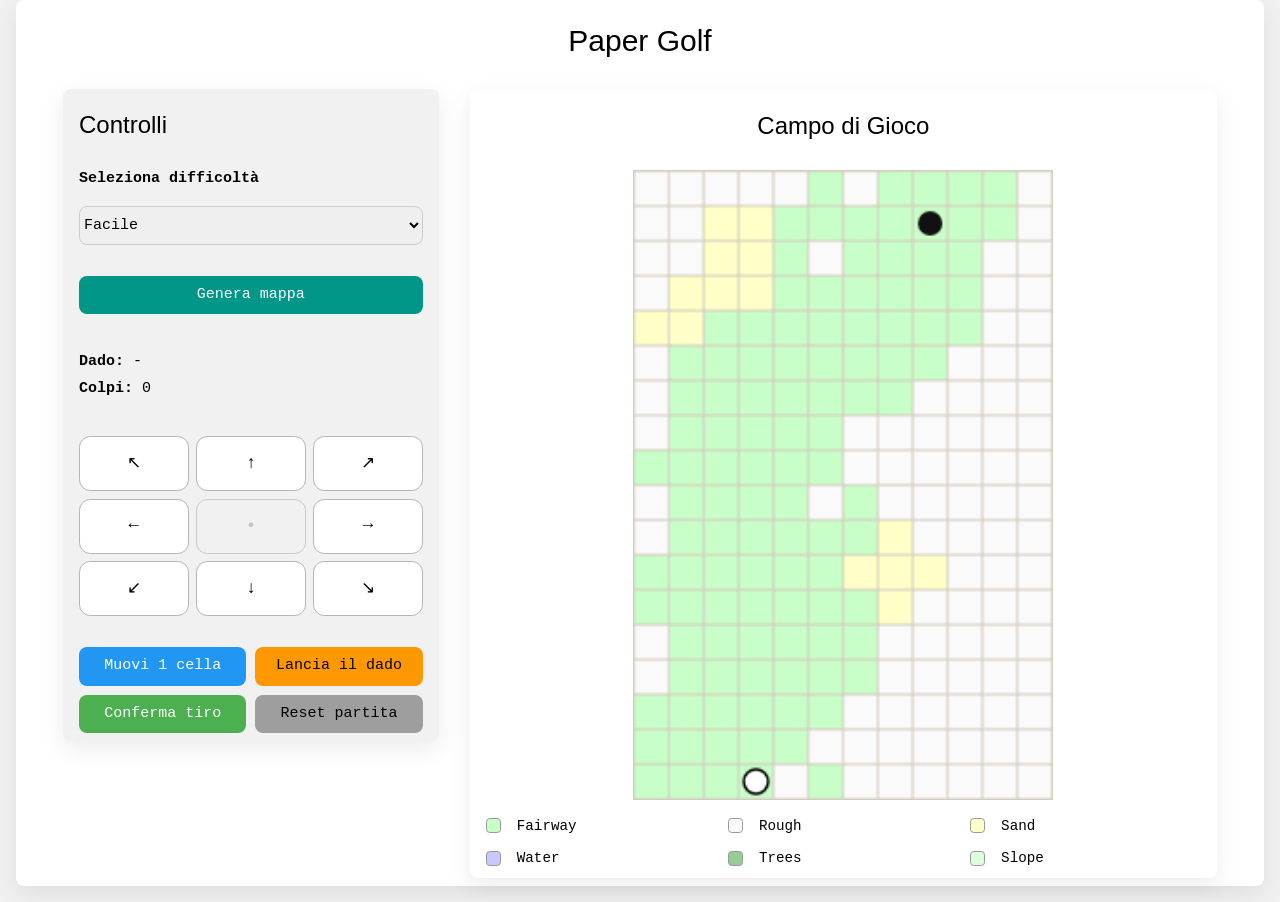
==== index.html @ 3e83f7c3 "Add files via upload" ====
<!DOCTYPE html>
<html lang="it">
<head>
    <meta charset="UTF-8">
    <meta name="viewport" content="width=device-width, initial-scale=1.0">
    <title>Paper Golf</title>
    <link rel="stylesheet" href="https://www.w3schools.com/w3css/4/w3.css">
    <link rel="stylesheet" href="style.css">
</head>
<body class="w3-light-grey">
    <div class="w3-container">
        <section class="w3-card-4 w3-white w3-round-large w3-padding w3-margin-bottom">
            <div class="w3-container w3-center w3-theme-d4 w3-round-large w3-margin-bottom">
                <h2 class="w3-text-black">Paper Golf</h2>
            </div>

            <div class="w3-row-padding game-board">
                <div class="w3-col s12 m5 l4 controls-panel">
                    <div class="w3-card-4 w3-light-grey w3-round-large w3-padding control-box">
                        <h3 class="w3-text-black">Controlli</h3>
                        <label class="w3-text-dark"><strong>Seleziona difficoltà</strong></label>
                        <select id="difficulty" class="w3-select w3-border w3-round-large">
                            <option value="easy">Facile</option>
                            <option value="medium">Medio</option>
                            <option value="hard">Difficile</option>
                        </select>
                        <button id="generateMapBtn" class="w3-button w3-teal w3-round-large w3-block w3-margin-top" onclick="generateMap()">Genera mappa</button>

                        <div class="status-box w3-margin-top">
                            <p id="rollInfo"><strong>Dado:</strong> -</p>
                            <p id="strokeInfo"><strong>Colpi:</strong> 0</p>
                        </div>

                        <div class="direction-grid w3-margin-top">
                            <button class="dir-button" data-dir="NW" onclick="handleDirection('NW')" title="Su-Sinistra">↖</button>
                            <button class="dir-button" data-dir="N" onclick="handleDirection('N')" title="Su">↑</button>
                            <button class="dir-button" data-dir="NE" onclick="handleDirection('NE')" title="Su-Destra">↗</button>
                            <button class="dir-button" data-dir="W" onclick="handleDirection('W')" title="Sinistra">←</button>
                            <button class="dir-button disabled" disabled title="Centro">•</button>
                            <button class="dir-button" data-dir="E" onclick="handleDirection('E')" title="Destra">→</button>
                            <button class="dir-button" data-dir="SW" onclick="handleDirection('SW')" title="Giu-Sinistra">↙</button>
                            <button class="dir-button" data-dir="S" onclick="handleDirection('S')" title="Giu">↓</button>
                            <button class="dir-button" data-dir="SE" onclick="handleDirection('SE')" title="Giu-Destra">↘</button>
                        </div>

                        <div class="action-grid w3-margin-top">
                            <button id="moveOneBtn" class="w3-button w3-blue w3-round-large" onclick="prepMoveOne()">Muovi 1 cella</button>
                            <button id="rollDiceBtn" class="w3-button w3-orange w3-round-large" onclick="rollDice()">Lancia il dado</button>
                            <button id="takeShotBtn" class="w3-button w3-green w3-round-large" onclick="takeShot()">Conferma tiro</button>
                            <button id="resetBtn" class="w3-button w3-grey w3-round-large" onclick="resetGame()">Reset partita</button>
                        </div>

                        
                    </div>
                </div>
                <div class="w3-col s12 m7 l8 map-panel">
                    <div class="w3-card-4 w3-white w3-round-large w3-padding canvas-box">
                        <div class="w3-container w3-center w3-theme-d4 w3-round-large w3-margin-bottom">
                            <h3 class="w3-text-black">Campo di Gioco</h3>
                        </div>
                        <canvas id="golfCanvas" onclick="handleCanvasClick(event)"></canvas>
                        <div class="legend w3-margin-top">
                            <div><span class="legend-swatch fairway"></span> Fairway</div>
                            <div><span class="legend-swatch rough"></span> Rough</div>
                            <div><span class="legend-swatch sand"></span> Sand</div>
                            <div><span class="legend-swatch water"></span> Water</div>
                            <div><span class="legend-swatch trees"></span> Trees</div>
                            <div><span class="legend-swatch slope"></span> Slope</div>
                        </div>
                    </div>
                </div>
            </div>
        </section>
    </div>

    <script src="script.js"></script>
</body>
</html>
---- style.css ----
* {
    box-sizing: border-box;
    margin: 0;
    padding: 0;
    font-family: 'Courier New', Courier, monospace;
}

body {
    background-color: #f6f6f6;
    color: #333333;
}

.w3-container {
    max-width: 1440px;
    margin: 0 auto;
}

.w3-card-4 {
    border: none;
    box-shadow: 0 8px 24px rgba(0, 0, 0, 0.08);
}

.subtitle {
    color: #333333;
    opacity: 0.85;
    margin-top: 0.25rem;
}

.game-board {
    display: flex;
    gap: 1rem;
    flex-wrap: wrap;
}

.controls-panel,
.map-panel {
    min-width: 300px;
}

.controls-panel {
    flex: 1 1 320px;
}

.map-panel {
    flex: 2 1 620px;
}

.control-box {
    display: flex;
    flex-direction: column;
    gap: 1rem;
}

.status-box p {
    margin: 0.4rem 0;
    line-height: 1.4;
}

.direction-grid {
    display: grid;
    grid-template-columns: repeat(3, 1fr);
    gap: 0.5rem;
}

.dir-button {
    padding: 0.9rem 0;
    border: 1px solid #b5b5b5;
    border-radius: 0.75rem;
    background: #ffffff;
    font-size: 1.15rem;
    cursor: pointer;
    transition: transform 0.1s ease, border-color 0.1s ease, background 0.1s ease;
}

.dir-button:hover:not(.disabled) {
    transform: scale(1.03);
    border-color: #999999;
}

.dir-button.selected {
    background: #ffeb3b;
    border-color: #f0c000;
}

.dir-button.disabled {
    background: #f1f1f1;
    cursor: not-allowed;
    opacity: 0.65;
}

.action-buttons {
    display: grid;
    gap: 0.75rem;
}

.action-grid {
    display: grid;
    grid-template-columns: repeat(2, 1fr);
    gap: 0.6rem;
}

.action-grid .w3-button {
    width: 100%;
}

#messageBox {
    min-height: 8rem;
}

canvas {
    display: block;
    width: 100%;
    max-width: 420px;
    aspect-ratio: 12 / 18;
    height: auto;
    margin: 0 auto;
    border: 1px solid #d3cbbd;
    background: #fcfaf2;
}

.legend {
    display: grid;
    grid-template-columns: repeat(3, minmax(0, 1fr));
    gap: 0.75rem;
    margin-top: 1rem;
    font-size: 0.95rem;
}

.legend-swatch {
    display: inline-block;
    width: 1rem;
    height: 1rem;
    margin-right: 0.5rem;
    vertical-align: middle;
    border: 1px solid #999;
    border-radius: 0.25rem;
}

.legend-swatch.fairway { background: rgb(200, 255, 200); }
.legend-swatch.rough { background: rgb(250, 250, 250); }
.legend-swatch.sand { background: rgb(255, 255, 200); }
.legend-swatch.water { background: rgb(200, 200, 255); }
.legend-swatch.trees { background: rgb(150, 205, 150); }
.legend-swatch.slope { background: rgb(220, 255, 220); }

@media (max-width: 900px) {
    .game-board {
        flex-direction: column;
    }

    .map-panel {
        order: -1;
    }
}

@media (max-width: 760px) {
    .w3-col {
        width: 100% !important;
    }

    .direction-grid {
        grid-template-columns: repeat(3, 1fr);
    }
}
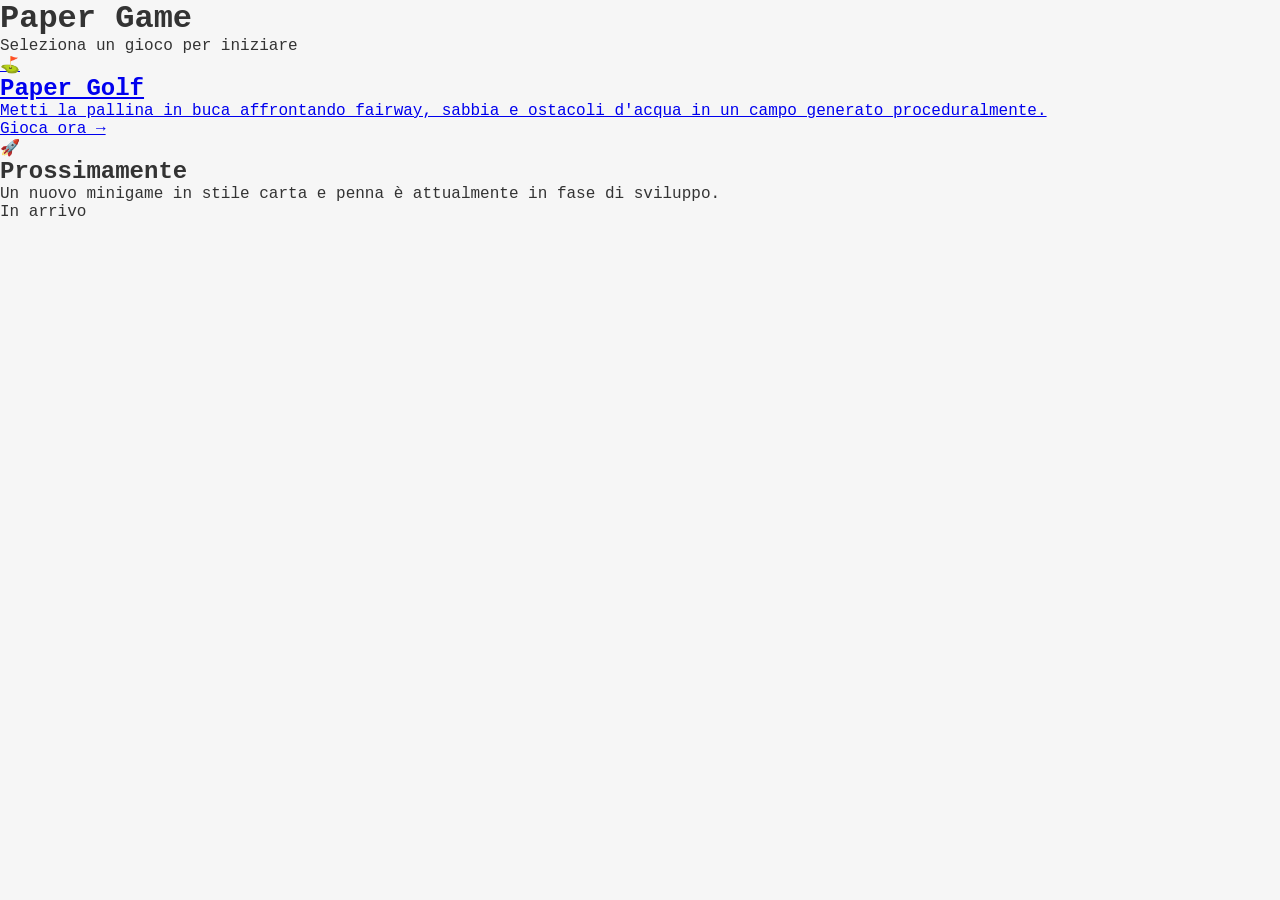
==== commit 36841d02: "Aggiunta html per menu" ====
--- a/index.html
+++ b/index.html
@@ -3,76 +3,37 @@
 <head>
     <meta charset="UTF-8">
     <meta name="viewport" content="width=device-width, initial-scale=1.0">
-    <title>Paper Golf</title>
-    <link rel="stylesheet" href="https://www.w3schools.com/w3css/4/w3.css">
+    <title>Paper Game</title>
     <link rel="stylesheet" href="style.css">
 </head>
-<body class="w3-light-grey">
-    <div class="w3-container">
-        <section class="w3-card-4 w3-white w3-round-large w3-padding w3-margin-bottom">
-            <div class="w3-container w3-center w3-theme-d4 w3-round-large w3-margin-bottom">
-                <h2 class="w3-text-black">Paper Golf</h2>
-            </div>
+<body>
+    <div class="app-container">
+        <header class="main-header">
+            <h1>Paper Game</h1>
+            <p>Seleziona un gioco per iniziare</p>
+        </header>
 
-            <div class="w3-row-padding game-board">
-                <div class="w3-col s12 m5 l4 controls-panel">
-                    <div class="w3-card-4 w3-light-grey w3-round-large w3-padding control-box">
-                        <h3 class="w3-text-black">Controlli</h3>
-                        <label class="w3-text-dark"><strong>Seleziona difficoltà</strong></label>
-                        <select id="difficulty" class="w3-select w3-border w3-round-large">
-                            <option value="easy">Facile</option>
-                            <option value="medium">Medio</option>
-                            <option value="hard">Difficile</option>
-                        </select>
-                        <button id="generateMapBtn" class="w3-button w3-teal w3-round-large w3-block w3-margin-top" onclick="generateMap()">Genera mappa</button>
+        <main class="menu-grid">
+            <!-- Card Gioco: Paper Golf -->
+            <a href="golf/index.html" class="game-card">
+                <div class="game-card-icon golf-icon">⛳</div>
+                <div class="game-card-content">
+                    <h2>Paper Golf</h2>
+                    <p>Metti la pallina in buca affrontando fairway, sabbia e ostacoli d'acqua in un campo generato proceduralmente.</p>
+                    <span class="play-badge">Gioca ora →</span>
+                </div>
+            </a>
 
-                        <div class="status-box w3-margin-top">
-                            <p id="rollInfo"><strong>Dado:</strong> -</p>
-                            <p id="strokeInfo"><strong>Colpi:</strong> 0</p>
-                        </div>
-
-                        <div class="direction-grid w3-margin-top">
-                            <button class="dir-button" data-dir="NW" onclick="handleDirection('NW')" title="Su-Sinistra">↖</button>
-                            <button class="dir-button" data-dir="N" onclick="handleDirection('N')" title="Su">↑</button>
-                            <button class="dir-button" data-dir="NE" onclick="handleDirection('NE')" title="Su-Destra">↗</button>
-                            <button class="dir-button" data-dir="W" onclick="handleDirection('W')" title="Sinistra">←</button>
-                            <button class="dir-button disabled" disabled title="Centro">•</button>
-                            <button class="dir-button" data-dir="E" onclick="handleDirection('E')" title="Destra">→</button>
-                            <button class="dir-button" data-dir="SW" onclick="handleDirection('SW')" title="Giu-Sinistra">↙</button>
-                            <button class="dir-button" data-dir="S" onclick="handleDirection('S')" title="Giu">↓</button>
-                            <button class="dir-button" data-dir="SE" onclick="handleDirection('SE')" title="Giu-Destra">↘</button>
-                        </div>
-
-                        <div class="action-grid w3-margin-top">
-                            <button id="moveOneBtn" class="w3-button w3-blue w3-round-large" onclick="prepMoveOne()">Muovi 1 cella</button>
-                            <button id="rollDiceBtn" class="w3-button w3-orange w3-round-large" onclick="rollDice()">Lancia il dado</button>
-                            <button id="takeShotBtn" class="w3-button w3-green w3-round-large" onclick="takeShot()">Conferma tiro</button>
-                            <button id="resetBtn" class="w3-button w3-grey w3-round-large" onclick="resetGame()">Reset partita</button>
-                        </div>
-
-                        
-                    </div>
-                </div>
-                <div class="w3-col s12 m7 l8 map-panel">
-                    <div class="w3-card-4 w3-white w3-round-large w3-padding canvas-box">
-                        <div class="w3-container w3-center w3-theme-d4 w3-round-large w3-margin-bottom">
-                            <h3 class="w3-text-black">Campo di Gioco</h3>
-                        </div>
-                        <canvas id="golfCanvas" onclick="handleCanvasClick(event)"></canvas>
-                        <div class="legend w3-margin-top">
-                            <div><span class="legend-swatch fairway"></span> Fairway</div>
-                            <div><span class="legend-swatch rough"></span> Rough</div>
-                            <div><span class="legend-swatch sand"></span> Sand</div>
-                            <div><span class="legend-swatch water"></span> Water</div>
-                            <div><span class="legend-swatch trees"></span> Trees</div>
-                            <div><span class="legend-swatch slope"></span> Slope</div>
-                        </div>
-                    </div>
+            <!-- Esempio di slot per un futuro gioco -->
+            <div class="game-card coming-soon">
+                <div class="game-card-icon">🚀</div>
+                <div class="game-card-content">
+                    <h2>Prossimamente</h2>
+                    <p>Un nuovo minigame in stile carta e penna è attualmente in fase di sviluppo.</p>
+                    <span class="play-badge muted">In arrivo</span>
                 </div>
             </div>
-        </section>
+        </main>
     </div>
-
-    <script src="script.js"></script>
 </body>
 </html>
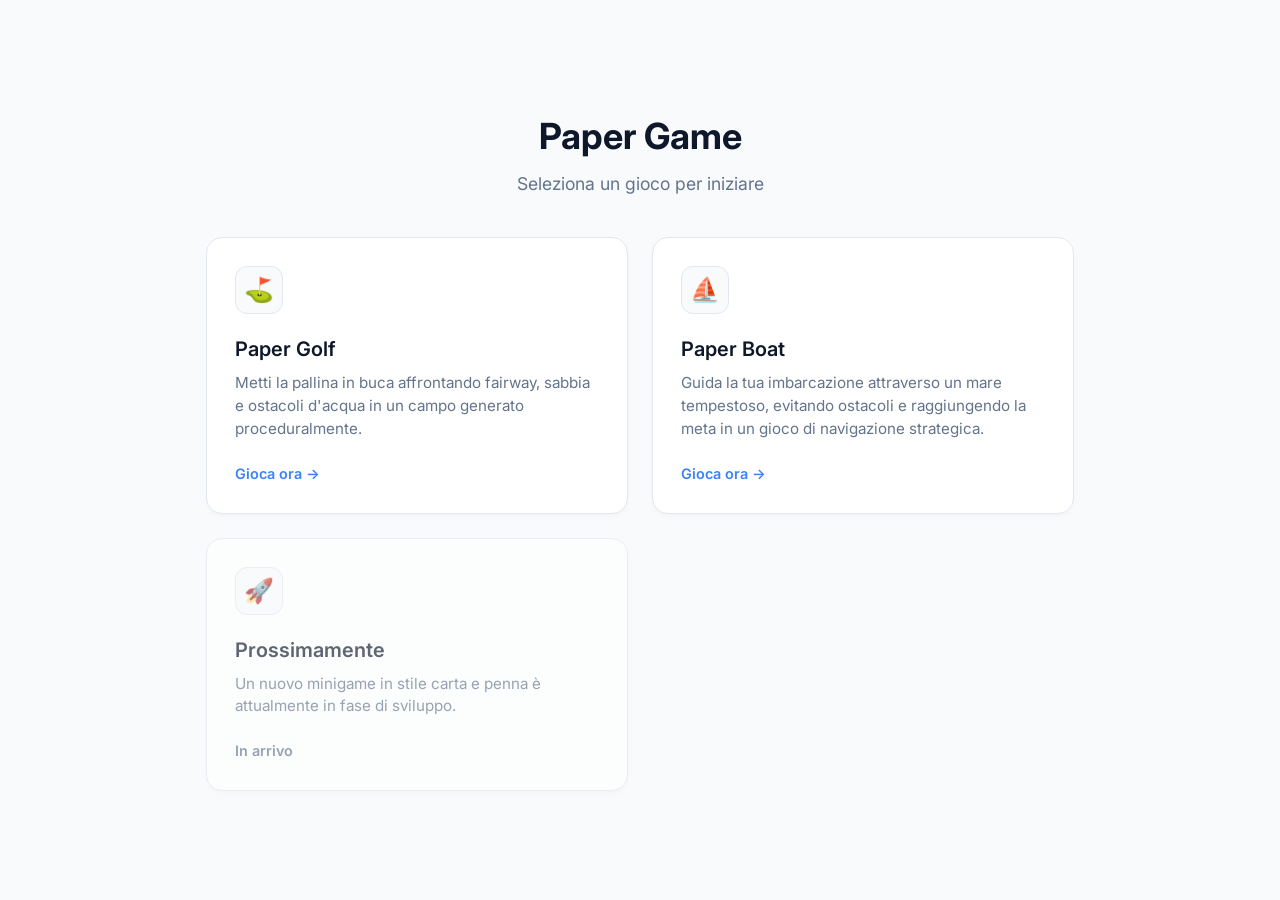
==== commit 79c125f5: "Rimozione deploy e aggiornemnto menù principale" ====
--- a/index.html
+++ b/index.html
@@ -24,6 +24,17 @@
                 </div>
             </a>
 
+
+            <!-- Card Gioco: Paper Boat -->
+            <a href="boat/index.html" class="game-card">
+                <div class="game-card-icon boat-icon">⛵</div>
+                <div class="game-card-content">
+                    <h2>Paper Boat</h2>
+                    <p>Guida la tua imbarcazione attraverso un mare tempestoso, evitando ostacoli e raggiungendo la meta in un gioco di navigazione strategica.</p>
+                    <span class="play-badge">Gioca ora →</span>
+                </div>
+            </a>
+
             <!-- Esempio di slot per un futuro gioco -->
             <div class="game-card coming-soon">
                 <div class="game-card-icon">🚀</div>
--- a/style.css
+++ b/style.css
@@ -1,164 +1,132 @@
+@import url('https://fonts.googleapis.com/css2?family=Inter:wght@400;500;600;700&display=swap');
+
+:root {
+    --bg-page: #f8fafc;
+    --bg-panel: #ffffff;
+    --text-main: #0f172a;
+    --text-muted: #64748b;
+    --border-color: #e2e8f0;
+    
+    --btn-primary: #0f172a;
+    --btn-blue: #3b82f6;
+}
+
 * {
     box-sizing: border-box;
     margin: 0;
     padding: 0;
-    font-family: 'Courier New', Courier, monospace;
+    font-family: 'Inter', system-ui, -apple-system, sans-serif;
 }
 
 body {
-    background-color: #f6f6f6;
-    color: #333333;
+    background-color: var(--bg-page);
+    color: var(--text-main);
+    line-height: 1.5;
+    min-height: 100vh;
+    display: flex;
+    justify-content: center;
+    align-items: center;
 }
 
-.w3-container {
-    max-width: 1440px;
-    margin: 0 auto;
+.app-container {
+    width: 100%;
+    max-width: 900px;
+    padding: 2rem 1rem;
 }
 
-.w3-card-4 {
-    border: none;
-    box-shadow: 0 8px 24px rgba(0, 0, 0, 0.08);
+.main-header {
+    text-align: center;
+    margin-bottom: 2.5rem;
 }
 
-.subtitle {
-    color: #333333;
-    opacity: 0.85;
-    margin-top: 0.25rem;
+.main-header h1 {
+    font-size: 2.25rem;
+    font-weight: 700;
+    color: var(--text-main);
+    margin-bottom: 0.5rem;
 }
 
-.game-board {
-    display: flex;
-    gap: 1rem;
-    flex-wrap: wrap;
+.main-header p {
+    color: var(--text-muted);
+    font-size: 1.1rem;
 }
 
-.controls-panel,
-.map-panel {
-    min-width: 300px;
+/* Griglia dei giochi */
+.menu-grid {
+    display: grid;
+    grid-template-columns: repeat(auto-fit, minmax(280px, 1fr));
+    gap: 1.5rem;
 }
 
-.controls-panel {
-    flex: 1 1 320px;
+/* Card del singolo gioco */
+.game-card {
+    background: var(--bg-panel);
+    border: 1px solid var(--border-color);
+    border-radius: 1rem;
+    padding: 1.75rem;
+    text-decoration: none;
+    color: inherit;
+    display: flex;
+    flex-direction: column;
+    gap: 1.25rem;
+    box-shadow: 0 4px 6px -1px rgba(0, 0, 0, 0.02), 0 2px 4px -1px rgba(0, 0, 0, 0.02);
+    transition: transform 0.2s ease, box-shadow 0.2s ease, border-color 0.2s ease;
 }
 
-.map-panel {
-    flex: 2 1 620px;
+.game-card:hover {
+    transform: translateY(-4px);
+    box-shadow: 0 12px 20px -3px rgba(0, 0, 0, 0.08);
+    border-color: var(--btn-blue);
 }
 
-.control-box {
-    display: flex;
-    flex-direction: column;
-    gap: 1rem;
+.game-card.coming-soon {
+    opacity: 0.65;
+    cursor: default;
 }
 
-.status-box p {
-    margin: 0.4rem 0;
-    line-height: 1.4;
+.game-card.coming-soon:hover {
+    transform: none;
+    box-shadow: 0 4px 6px -1px rgba(0, 0, 0, 0.02);
+    border-color: var(--border-color);
 }
 
-.direction-grid {
-    display: grid;
-    grid-template-columns: repeat(3, 1fr);
-    gap: 0.5rem;
+.game-card-icon {
+    width: 3rem;
+    height: 3rem;
+    background: var(--bg-page);
+    border-radius: 0.75rem;
+    display: flex;
+    align-items: center;
+    justify-content: center;
+    font-size: 1.5rem;
+    border: 1px solid var(--border-color);
 }
 
-.dir-button {
-    padding: 0.9rem 0;
-    border: 1px solid #b5b5b5;
-    border-radius: 0.75rem;
-    background: #ffffff;
-    font-size: 1.15rem;
-    cursor: pointer;
-    transition: transform 0.1s ease, border-color 0.1s ease, background 0.1s ease;
+.game-card-content h2 {
+    font-size: 1.25rem;
+    font-weight: 600;
+    margin-bottom: 0.5rem;
+    color: var(--text-main);
 }
 
-.dir-button:hover:not(.disabled) {
-    transform: scale(1.03);
-    border-color: #999999;
+.game-card-content p {
+    color: var(--text-muted);
+    font-size: 0.95rem;
+    margin-bottom: 1.25rem;
 }
 
-.dir-button.selected {
-    background: #ffeb3b;
-    border-color: #f0c000;
+.play-badge {
+    display: inline-block;
+    font-weight: 600;
+    font-size: 0.9rem;
+    color: var(--btn-blue);
+    transition: transform 0.1s;
 }
 
-.dir-button.disabled {
-    background: #f1f1f1;
-    cursor: not-allowed;
-    opacity: 0.65;
+.game-card:hover .play-badge {
+    transform: translateX(4px);
 }
 
-.action-buttons {
-    display: grid;
-    gap: 0.75rem;
+.play-badge.muted {
+    color: var(--text-muted);
 }
-
-.action-grid {
-    display: grid;
-    grid-template-columns: repeat(2, 1fr);
-    gap: 0.6rem;
-}
-
-.action-grid .w3-button {
-    width: 100%;
-}
-
-#messageBox {
-    min-height: 8rem;
-}
-
-canvas {
-    display: block;
-    width: 100%;
-    max-width: 420px;
-    aspect-ratio: 12 / 18;
-    height: auto;
-    margin: 0 auto;
-    border: 1px solid #d3cbbd;
-    background: #fcfaf2;
-}
-
-.legend {
-    display: grid;
-    grid-template-columns: repeat(3, minmax(0, 1fr));
-    gap: 0.75rem;
-    margin-top: 1rem;
-    font-size: 0.95rem;
-}
-
-.legend-swatch {
-    display: inline-block;
-    width: 1rem;
-    height: 1rem;
-    margin-right: 0.5rem;
-    vertical-align: middle;
-    border: 1px solid #999;
-    border-radius: 0.25rem;
-}
-
-.legend-swatch.fairway { background: rgb(200, 255, 200); }
-.legend-swatch.rough { background: rgb(250, 250, 250); }
-.legend-swatch.sand { background: rgb(255, 255, 200); }
-.legend-swatch.water { background: rgb(200, 200, 255); }
-.legend-swatch.trees { background: rgb(150, 205, 150); }
-.legend-swatch.slope { background: rgb(220, 255, 220); }
-
-@media (max-width: 900px) {
-    .game-board {
-        flex-direction: column;
-    }
-
-    .map-panel {
-        order: -1;
-    }
-}
-
-@media (max-width: 760px) {
-    .w3-col {
-        width: 100% !important;
-    }
-
-    .direction-grid {
-        grid-template-columns: repeat(3, 1fr);
-    }
-}
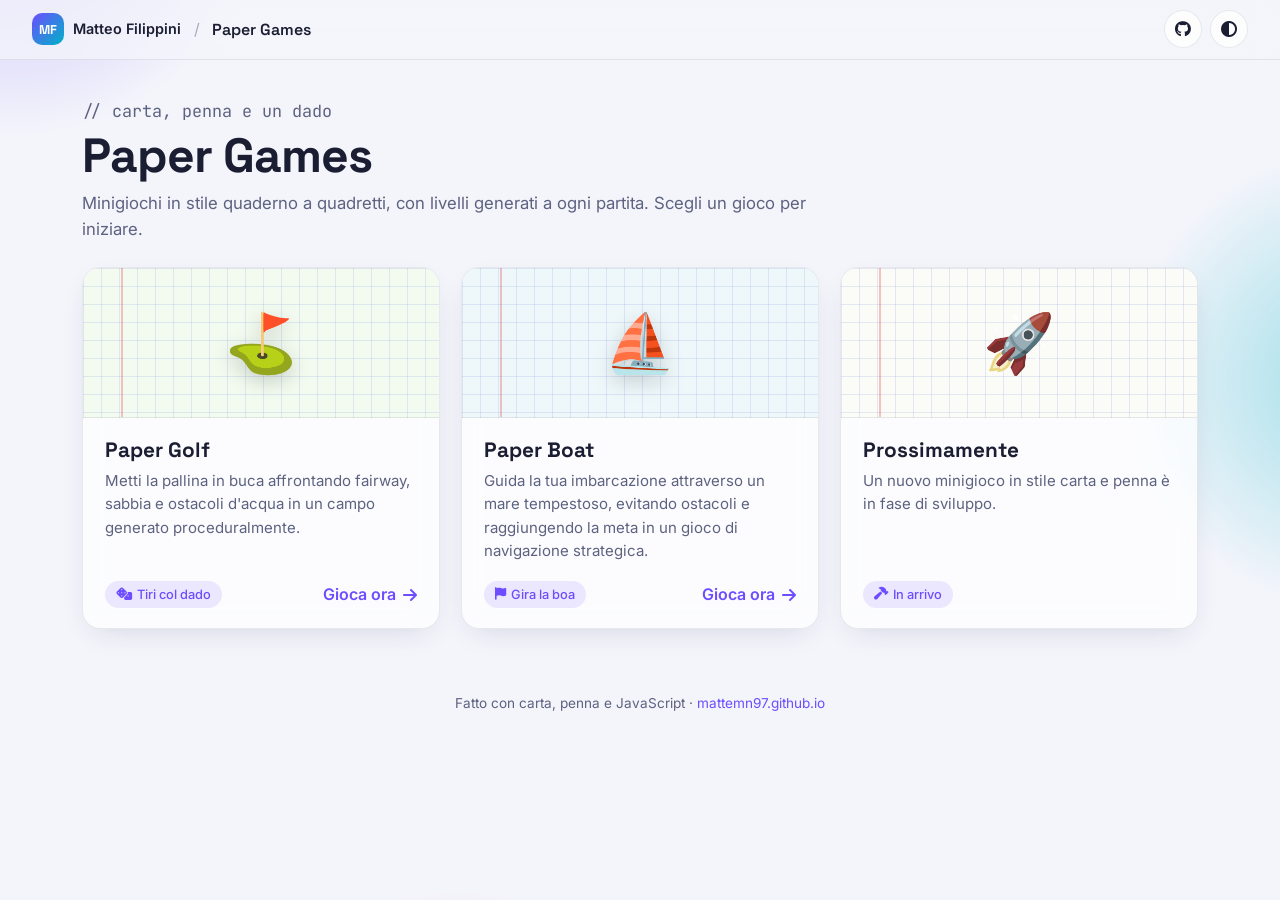
==== commit c9c9d82a: "Restyling con lo stile del sito personale - Menu con copertine a quadretti e tema condiviso mf-theme" ====
--- a/index.html
+++ b/index.html
@@ -3,48 +3,68 @@
 <head>
     <meta charset="UTF-8">
     <meta name="viewport" content="width=device-width, initial-scale=1.0">
-    <title>Paper Game</title>
+    <title>Paper Games · Matteo Filippini</title>
+    <meta name="description" content="Minigiochi in stile carta e penna da giocare nel browser: Paper Golf e Paper Boat.">
+    <link rel="icon" href="data:image/svg+xml,<svg xmlns='http://www.w3.org/2000/svg' viewBox='0 0 100 100'><text x='50' y='78' font-size='80' text-anchor='middle'>✏️</text></svg>">
+    <link rel="stylesheet" href="https://cdnjs.cloudflare.com/ajax/libs/font-awesome/6.5.1/css/all.min.css">
+    <link rel="stylesheet" href="mf-theme.css">
     <link rel="stylesheet" href="style.css">
+    <script src="mf-theme.js"></script>
 </head>
 <body>
-    <div class="app-container">
-        <header class="main-header">
-            <h1>Paper Game</h1>
-            <p>Seleziona un gioco per iniziare</p>
-        </header>
+    <header class="mf-topbar">
+        <a class="mf-home" href="https://mattemn97.github.io/" title="Torna al sito di Matteo Filippini"><span class="mf-mark">MF</span><span class="mf-home-name">Matteo Filippini</span></a>
+        <span class="mf-sep">/</span>
+        <h1 class="mf-app-title">Paper Games</h1>
+        <div class="mf-topbar-actions">
+            <a class="mf-icon-btn" href="https://github.com/Mattemn97/paper-games" target="_blank" rel="noopener" aria-label="Codice su GitHub"><i class="fa-brands fa-github"></i></a>
+            <button class="mf-icon-btn" id="mfTheme" type="button" aria-label="Cambia tema"><i class="fa-solid fa-circle-half-stroke"></i></button>
+        </div>
+    </header>
 
-        <main class="menu-grid">
-            <!-- Card Gioco: Paper Golf -->
-            <a href="golf/index.html" class="game-card">
-                <div class="game-card-icon golf-icon">⛳</div>
-                <div class="game-card-content">
+    <main class="mf-main">
+        <section class="mf-hero">
+            <p class="mf-eyebrow">// carta, penna e un dado</p>
+            <h1>Paper Games</h1>
+            <p>Minigiochi in stile quaderno a quadretti, con livelli generati a ogni partita. Scegli un gioco per iniziare.</p>
+        </section>
+
+        <div class="games">
+            <a href="golf/" class="mf-card game mf-anim" style="--i:0">
+                <div class="game-art golf" aria-hidden="true"><span>⛳</span></div>
+                <div class="game-body">
                     <h2>Paper Golf</h2>
                     <p>Metti la pallina in buca affrontando fairway, sabbia e ostacoli d'acqua in un campo generato proceduralmente.</p>
-                    <span class="play-badge">Gioca ora →</span>
+                    <div class="game-foot">
+                        <span class="mf-pill"><i class="fa-solid fa-dice"></i> Tiri col dado</span>
+                        <span class="play">Gioca ora <i class="fa-solid fa-arrow-right"></i></span>
+                    </div>
                 </div>
             </a>
 
-
-            <!-- Card Gioco: Paper Boat -->
-            <a href="boat/index.html" class="game-card">
-                <div class="game-card-icon boat-icon">⛵</div>
-                <div class="game-card-content">
+            <a href="boat/" class="mf-card game mf-anim" style="--i:1">
+                <div class="game-art boat" aria-hidden="true"><span>⛵</span></div>
+                <div class="game-body">
                     <h2>Paper Boat</h2>
                     <p>Guida la tua imbarcazione attraverso un mare tempestoso, evitando ostacoli e raggiungendo la meta in un gioco di navigazione strategica.</p>
-                    <span class="play-badge">Gioca ora →</span>
+                    <div class="game-foot">
+                        <span class="mf-pill"><i class="fa-solid fa-flag"></i> Gira la boa</span>
+                        <span class="play">Gioca ora <i class="fa-solid fa-arrow-right"></i></span>
+                    </div>
                 </div>
             </a>
 
-            <!-- Esempio di slot per un futuro gioco -->
-            <div class="game-card coming-soon">
-                <div class="game-card-icon">🚀</div>
-                <div class="game-card-content">
+            <div class="mf-card game soon mf-anim" style="--i:2">
+                <div class="game-art" aria-hidden="true"><span>🚀</span></div>
+                <div class="game-body">
                     <h2>Prossimamente</h2>
-                    <p>Un nuovo minigame in stile carta e penna è attualmente in fase di sviluppo.</p>
-                    <span class="play-badge muted">In arrivo</span>
+                    <p>Un nuovo minigioco in stile carta e penna è in fase di sviluppo.</p>
+                    <div class="game-foot"><span class="mf-pill"><i class="fa-solid fa-hammer"></i> In arrivo</span></div>
                 </div>
             </div>
-        </main>
-    </div>
+        </div>
+    </main>
+
+    <footer class="mf-footer">Fatto con carta, penna e JavaScript · <a href="https://mattemn97.github.io/">mattemn97.github.io</a></footer>
 </body>
 </html>
--- a/mf-theme.css
+++ b/mf-theme.css
@@ -0,0 +1,221 @@
+/* ==========================================================
+   mf-theme · stile condiviso dei progetti di Matteo Filippini
+   Stessi colori, font e componenti di https://mattemn97.github.io
+   ========================================================== */
+@import url('https://fonts.googleapis.com/css2?family=Inter:wght@400;500;600;700&family=Space+Grotesk:wght@500;700&family=JetBrains+Mono:wght@400;500&display=swap');
+
+:root {
+  --bg: #f4f5fb;
+  --bg-2: #eceefa;
+  --surface: rgba(255, 255, 255, 0.72);
+  --surface-solid: #ffffff;
+  --border: rgba(20, 24, 60, 0.09);
+  --text: #1b1e33;
+  --muted: #5d6280;
+  --primary: #6d4dff;
+  --primary-2: #00b3c7;
+  --accent: #ff5d8f;
+  --ok: #1aa564;
+  --warn: #e0a100;
+  --err: #e5484d;
+  --on-primary: #ffffff;
+  --gradient: linear-gradient(135deg, var(--primary), var(--primary-2));
+  --shadow: 0 10px 30px -12px rgba(30, 30, 80, 0.18);
+  --blob-opacity: 0.35;
+  --radius: 18px;
+  --radius-sm: 10px;
+  --font: 'Inter', system-ui, -apple-system, 'Segoe UI', Roboto, sans-serif;
+  --font-display: 'Space Grotesk', var(--font);
+  --font-mono: 'JetBrains Mono', ui-monospace, Consolas, monospace;
+  color-scheme: light;
+}
+
+@media (prefers-color-scheme: dark) {
+  :root:not([data-theme="light"]) {
+    --bg: #0b0d1a; --bg-2: #11142a; --surface: rgba(22, 25, 48, 0.68); --surface-solid: #161930;
+    --border: rgba(255, 255, 255, 0.08); --text: #e8e9f5; --muted: #9a9fc0;
+    --primary: #8f75ff; --primary-2: #22d3e6; --accent: #ff6f9c; --ok: #3ccf8e; --warn: #f5c044; --err: #ff6b70;
+    --shadow: 0 14px 40px -16px rgba(0, 0, 0, 0.6); --blob-opacity: 0.25; color-scheme: dark;
+  }
+}
+:root[data-theme="dark"] {
+  --bg: #0b0d1a; --bg-2: #11142a; --surface: rgba(22, 25, 48, 0.68); --surface-solid: #161930;
+  --border: rgba(255, 255, 255, 0.08); --text: #e8e9f5; --muted: #9a9fc0;
+  --primary: #8f75ff; --primary-2: #22d3e6; --accent: #ff6f9c; --ok: #3ccf8e; --warn: #f5c044; --err: #ff6b70;
+  --shadow: 0 14px 40px -16px rgba(0, 0, 0, 0.6); --blob-opacity: 0.25; color-scheme: dark;
+}
+
+*, *::before, *::after { box-sizing: border-box; }
+
+html, body { margin: 0; }
+body {
+  font-family: var(--font);
+  background: var(--bg);
+  color: var(--text);
+  line-height: 1.55;
+  -webkit-font-smoothing: antialiased;
+  min-height: 100vh;
+  transition: background-color .4s, color .4s;
+}
+
+/* sfondo con macchie di colore che si muovono lentamente */
+body::before {
+  content: ''; position: fixed; inset: -20vmax; z-index: -1; pointer-events: none;
+  background:
+    radial-gradient(28vmax 28vmax at 15% 10%, color-mix(in srgb, var(--primary) calc(var(--blob-opacity) * 100%), transparent), transparent 70%),
+    radial-gradient(26vmax 26vmax at 90% 45%, color-mix(in srgb, var(--primary-2) calc(var(--blob-opacity) * 100%), transparent), transparent 70%),
+    radial-gradient(22vmax 22vmax at 40% 95%, color-mix(in srgb, var(--accent) calc(var(--blob-opacity) * 100%), transparent), transparent 70%);
+  animation: mf-drift 28s ease-in-out infinite alternate;
+}
+@keyframes mf-drift { to { transform: translate(4vmax, 3vmax) rotate(8deg); } }
+
+a { color: var(--primary); text-decoration: none; }
+a:hover { text-decoration: underline; }
+h1, h2, h3, h4 { font-family: var(--font-display); line-height: 1.2; margin: 0 0 .6rem; }
+p { margin: 0 0 .8rem; }
+.mono { font-family: var(--font-mono); }
+.muted { color: var(--muted); }
+.small { font-size: .85rem; }
+.hidden { display: none !important; }
+
+/* ---------- Barra superiore ---------- */
+.mf-topbar {
+  position: sticky; top: 0; z-index: 50;
+  display: flex; align-items: center; gap: .8rem;
+  padding: .65rem clamp(14px, 3vw, 32px);
+  background: color-mix(in srgb, var(--bg) 72%, transparent);
+  backdrop-filter: blur(14px); -webkit-backdrop-filter: blur(14px);
+  border-bottom: 1px solid var(--border);
+}
+.mf-home {
+  display: inline-flex; align-items: center; gap: .55rem; color: var(--text); font-weight: 600; font-size: .9rem; flex: none;
+}
+.mf-home:hover { text-decoration: none; color: var(--primary); }
+.mf-mark {
+  display: grid; place-items: center; width: 32px; height: 32px; border-radius: 10px;
+  background: var(--gradient); color: var(--on-primary);
+  font: 700 .8rem var(--font-display);
+}
+.mf-sep { color: var(--muted); opacity: .5; }
+.mf-app-title { font: 600 1rem var(--font-display); margin: 0; white-space: nowrap; overflow: hidden; text-overflow: ellipsis; min-width: 0; }
+.mf-topbar-actions { margin-left: auto; display: flex; gap: .5rem; align-items: center; flex: none; }
+.mf-icon-btn {
+  display: inline-grid; place-items: center; width: 38px; height: 38px; border-radius: 50%;
+  border: 1px solid var(--border); background: var(--surface); color: var(--text); cursor: pointer;
+  font-size: 1rem; transition: transform .3s, color .2s, border-color .2s;
+}
+.mf-icon-btn:hover { color: var(--primary); border-color: var(--primary); text-decoration: none; }
+#mfTheme:hover { transform: rotate(180deg); }
+@media (max-width: 560px) { .mf-home-name, .mf-sep { display: none; } }
+
+/* ---------- Layout ---------- */
+.mf-main { max-width: 1180px; margin: 0 auto; padding: clamp(1.2rem, 4vw, 2.4rem) clamp(14px, 3vw, 32px) 2rem; }
+.mf-hero { margin-bottom: 1.6rem; }
+.mf-hero h1 {
+  font-size: clamp(1.9rem, 5vw, 3rem); letter-spacing: -0.02em; margin-bottom: .3rem;
+  background: linear-gradient(120deg, var(--text) 30%, var(--primary) 70%, var(--primary-2));
+  -webkit-background-clip: text; background-clip: text; color: transparent;
+}
+.mf-hero p { color: var(--muted); font-size: 1.05rem; max-width: 70ch; }
+.mf-eyebrow { font-family: var(--font-mono); color: var(--primary); font-size: .9rem; margin-bottom: .2rem; }
+.mf-grid { display: grid; gap: 1.2rem; }
+
+/* ---------- Card ---------- */
+.mf-card {
+  position: relative; background: var(--surface); border: 1px solid var(--border); border-radius: var(--radius);
+  padding: 1.3rem 1.4rem; box-shadow: var(--shadow); color: var(--text);
+  backdrop-filter: blur(14px); -webkit-backdrop-filter: blur(14px);
+  transition: transform .25s, border-color .25s;
+}
+.mf-card h2 { font-size: 1.12rem; display: flex; align-items: center; gap: .55rem; }
+.mf-card-head { display: flex; flex-wrap: wrap; align-items: center; justify-content: space-between; gap: .6rem; margin-bottom: .9rem; }
+.mf-card-head h2 { margin: 0; }
+a.mf-card:hover { text-decoration: none; transform: translateY(-4px); border-color: color-mix(in srgb, var(--primary) 45%, var(--border)); }
+.mf-step {
+  display: inline-grid; place-items: center; width: 26px; height: 26px; border-radius: 8px;
+  background: var(--gradient); color: var(--on-primary); font: 700 .8rem var(--font-display);
+}
+
+/* ---------- Bottoni ---------- */
+.mf-btn {
+  display: inline-flex; align-items: center; justify-content: center; gap: .5rem;
+  padding: .65rem 1.1rem; border-radius: 999px; border: 1px solid var(--border);
+  background: var(--surface); color: var(--text); font: 600 .92rem var(--font);
+  cursor: pointer; transition: transform .2s, box-shadow .2s, border-color .2s, color .2s, opacity .2s; white-space: nowrap;
+}
+.mf-btn:hover { transform: translateY(-2px); border-color: var(--primary); color: var(--primary); text-decoration: none; }
+.mf-btn:active { transform: translateY(0) scale(.98); }
+.mf-btn-primary { background: var(--gradient); border-color: transparent; color: var(--on-primary); box-shadow: 0 8px 22px -10px var(--primary); }
+.mf-btn-primary:hover { color: var(--on-primary); border-color: transparent; box-shadow: 0 12px 28px -10px var(--primary); }
+.mf-btn-sm { padding: .4rem .85rem; font-size: .84rem; }
+.mf-btn-block { display: flex; width: 100%; }
+.mf-btn:disabled { opacity: .45; cursor: not-allowed; transform: none; box-shadow: none; }
+
+/* ---------- Campi ---------- */
+.mf-label { display: block; font-size: .82rem; font-weight: 600; color: var(--muted); margin: 0 0 .35rem; }
+.mf-input, .mf-select {
+  width: 100%; padding: .7rem .95rem; border-radius: 12px; font: inherit; font-size: .95rem;
+  border: 1px solid var(--border); background: var(--bg-2); color: var(--text); outline: none; transition: border-color .2s, box-shadow .2s;
+}
+.mf-input:focus, .mf-select:focus { border-color: var(--primary); box-shadow: 0 0 0 3px color-mix(in srgb, var(--primary) 20%, transparent); }
+.mf-search { position: relative; }
+.mf-search > i { position: absolute; left: 1rem; top: 50%; transform: translateY(-50%); color: var(--muted); pointer-events: none; }
+.mf-search .mf-input { padding-left: 2.6rem; }
+
+/* ---------- Pill, chip, badge ---------- */
+.mf-pill {
+  display: inline-flex; align-items: center; gap: .35rem; font-size: .8rem; font-weight: 500;
+  padding: .2rem .65rem; border-radius: 999px;
+  background: color-mix(in srgb, var(--primary) 12%, transparent); color: var(--primary);
+}
+.mf-chips { display: flex; flex-wrap: wrap; gap: .4rem; }
+.mf-chip {
+  display: inline-flex; align-items: center; gap: .4rem; padding: .38rem .8rem; border-radius: 999px;
+  font: 500 .84rem var(--font); cursor: pointer; background: var(--bg-2); color: var(--muted);
+  border: 1px solid var(--border); transition: all .2s;
+}
+.mf-chip:hover { color: var(--text); }
+.mf-chip.active { background: var(--gradient); border-color: transparent; color: var(--on-primary); }
+.mf-freq {
+  display: inline-block; font-family: var(--font-mono); font-size: .82rem; font-weight: 500; white-space: nowrap;
+  padding: .12rem .5rem; margin: .1rem .15rem .1rem 0; border-radius: 6px;
+  background: color-mix(in srgb, var(--primary-2) 14%, transparent); color: color-mix(in srgb, var(--primary-2) 80%, var(--text));
+}
+
+/* ---------- Avvisi ---------- */
+.mf-alert {
+  display: flex; gap: .7rem; align-items: flex-start; padding: .85rem 1rem; border-radius: 12px;
+  border: 1px solid var(--border); background: var(--bg-2); font-size: .92rem; margin: .8rem 0;
+  animation: mf-in .3s ease both;
+}
+.mf-alert.ok { border-color: color-mix(in srgb, var(--ok) 45%, transparent); background: color-mix(in srgb, var(--ok) 12%, transparent); }
+.mf-alert.err { border-color: color-mix(in srgb, var(--err) 45%, transparent); background: color-mix(in srgb, var(--err) 12%, transparent); }
+.mf-alert.warn { border-color: color-mix(in srgb, var(--warn) 45%, transparent); background: color-mix(in srgb, var(--warn) 12%, transparent); }
+
+/* ---------- Tabelle ---------- */
+.mf-table-wrap { overflow-x: auto; border-radius: 12px; border: 1px solid var(--border); background: var(--surface-solid); }
+.mf-table { width: 100%; border-collapse: collapse; font-size: .9rem; }
+.mf-table th {
+  text-align: left; font-weight: 600; font-size: .78rem; text-transform: uppercase; letter-spacing: .04em;
+  color: var(--muted); background: var(--bg-2); padding: .65rem .85rem; position: sticky; top: 0; z-index: 1;
+}
+.mf-table td { padding: .6rem .85rem; border-top: 1px solid var(--border); vertical-align: top; }
+.mf-table tbody tr { transition: background .15s; }
+.mf-table tbody tr:hover { background: color-mix(in srgb, var(--primary) 6%, transparent); }
+
+/* ---------- Varie ---------- */
+.mf-spinner {
+  display: inline-block; width: 18px; height: 18px; border-radius: 50%; vertical-align: middle;
+  border: 3px solid color-mix(in srgb, var(--primary) 25%, transparent); border-top-color: var(--primary);
+  animation: mf-spin .8s linear infinite;
+}
+.mf-spinner.lg { width: 46px; height: 46px; border-width: 5px; }
+@keyframes mf-spin { to { transform: rotate(360deg); } }
+@keyframes mf-in { from { opacity: 0; transform: translateY(10px); } to { opacity: 1; transform: none; } }
+.mf-anim { animation: mf-in .45s ease both; animation-delay: calc(var(--i, 0) * 40ms); }
+
+.mf-footer { text-align: center; padding: 2rem 1rem; color: var(--muted); font-size: .85rem; }
+
+@media (prefers-reduced-motion: reduce) {
+  *, *::before, *::after { animation: none !important; transition: none !important; }
+}
--- a/style.css
+++ b/style.css
@@ -1,132 +1,32 @@
-@import url('https://fonts.googleapis.com/css2?family=Inter:wght@400;500;600;700&display=swap');
+/* Paper Games · menu principale (il resto è in mf-theme.css) */
 
-:root {
-    --bg-page: #f8fafc;
-    --bg-panel: #ffffff;
-    --text-main: #0f172a;
-    --text-muted: #64748b;
-    --border-color: #e2e8f0;
-    
-    --btn-primary: #0f172a;
-    --btn-blue: #3b82f6;
+.games { display: grid; grid-template-columns: repeat(auto-fit, minmax(290px, 1fr)); gap: 1.3rem; }
+
+.game { display: flex; flex-direction: column; padding: 0; overflow: hidden; color: var(--text); }
+.game:hover { text-decoration: none; }
+.game-body { padding: 1.2rem 1.4rem 1.3rem; display: flex; flex-direction: column; flex: 1; }
+.game-body h2 { font-size: 1.3rem; margin-bottom: .4rem; }
+.game-body p { color: var(--muted); font-size: .94rem; flex: 1; }
+.game-foot { display: flex; justify-content: space-between; align-items: center; gap: .6rem; margin-top: .4rem; }
+.play { font-weight: 600; color: var(--primary); display: inline-flex; gap: .4rem; align-items: center; }
+.play i { transition: transform .2s; }
+.game:hover .play i { transform: translateX(5px); }
+
+/* "copertina" a quadretti, come un foglio di quaderno */
+.game-art {
+  position: relative; height: 150px; display: grid; place-items: center;
+  background-color: #fbfbf7;
+  background-image:
+    linear-gradient(rgba(80, 110, 200, .14) 1px, transparent 1px),
+    linear-gradient(90deg, rgba(80, 110, 200, .14) 1px, transparent 1px);
+  background-size: 18px 18px;
+  border-bottom: 1px solid var(--border);
 }
+.game-art::after { content: ''; position: absolute; top: 0; bottom: 0; left: 38px; width: 2px; background: rgba(230, 80, 90, .35); }
+.game-art span { font-size: 3.6rem; filter: drop-shadow(0 6px 10px rgba(0, 0, 0, .18)); transition: transform .4s cubic-bezier(.2, 1.4, .4, 1); }
+.game:hover .game-art span { transform: scale(1.15) rotate(-8deg); }
+.game-art.golf { background-color: #f3fbf1; }
+.game-art.boat { background-color: #eef8fb; }
 
-* {
-    box-sizing: border-box;
-    margin: 0;
-    padding: 0;
-    font-family: 'Inter', system-ui, -apple-system, sans-serif;
-}
-
-body {
-    background-color: var(--bg-page);
-    color: var(--text-main);
-    line-height: 1.5;
-    min-height: 100vh;
-    display: flex;
-    justify-content: center;
-    align-items: center;
-}
-
-.app-container {
-    width: 100%;
-    max-width: 900px;
-    padding: 2rem 1rem;
-}
-
-.main-header {
-    text-align: center;
-    margin-bottom: 2.5rem;
-}
-
-.main-header h1 {
-    font-size: 2.25rem;
-    font-weight: 700;
-    color: var(--text-main);
-    margin-bottom: 0.5rem;
-}
-
-.main-header p {
-    color: var(--text-muted);
-    font-size: 1.1rem;
-}
-
-/* Griglia dei giochi */
-.menu-grid {
-    display: grid;
-    grid-template-columns: repeat(auto-fit, minmax(280px, 1fr));
-    gap: 1.5rem;
-}
-
-/* Card del singolo gioco */
-.game-card {
-    background: var(--bg-panel);
-    border: 1px solid var(--border-color);
-    border-radius: 1rem;
-    padding: 1.75rem;
-    text-decoration: none;
-    color: inherit;
-    display: flex;
-    flex-direction: column;
-    gap: 1.25rem;
-    box-shadow: 0 4px 6px -1px rgba(0, 0, 0, 0.02), 0 2px 4px -1px rgba(0, 0, 0, 0.02);
-    transition: transform 0.2s ease, box-shadow 0.2s ease, border-color 0.2s ease;
-}
-
-.game-card:hover {
-    transform: translateY(-4px);
-    box-shadow: 0 12px 20px -3px rgba(0, 0, 0, 0.08);
-    border-color: var(--btn-blue);
-}
-
-.game-card.coming-soon {
-    opacity: 0.65;
-    cursor: default;
-}
-
-.game-card.coming-soon:hover {
-    transform: none;
-    box-shadow: 0 4px 6px -1px rgba(0, 0, 0, 0.02);
-    border-color: var(--border-color);
-}
-
-.game-card-icon {
-    width: 3rem;
-    height: 3rem;
-    background: var(--bg-page);
-    border-radius: 0.75rem;
-    display: flex;
-    align-items: center;
-    justify-content: center;
-    font-size: 1.5rem;
-    border: 1px solid var(--border-color);
-}
-
-.game-card-content h2 {
-    font-size: 1.25rem;
-    font-weight: 600;
-    margin-bottom: 0.5rem;
-    color: var(--text-main);
-}
-
-.game-card-content p {
-    color: var(--text-muted);
-    font-size: 0.95rem;
-    margin-bottom: 1.25rem;
-}
-
-.play-badge {
-    display: inline-block;
-    font-weight: 600;
-    font-size: 0.9rem;
-    color: var(--btn-blue);
-    transition: transform 0.1s;
-}
-
-.game-card:hover .play-badge {
-    transform: translateX(4px);
-}
-
-.play-badge.muted {
-    color: var(--text-muted);
-}
+.game.soon { opacity: .6; }
+.game.soon .game-art span { filter: grayscale(.4); }
